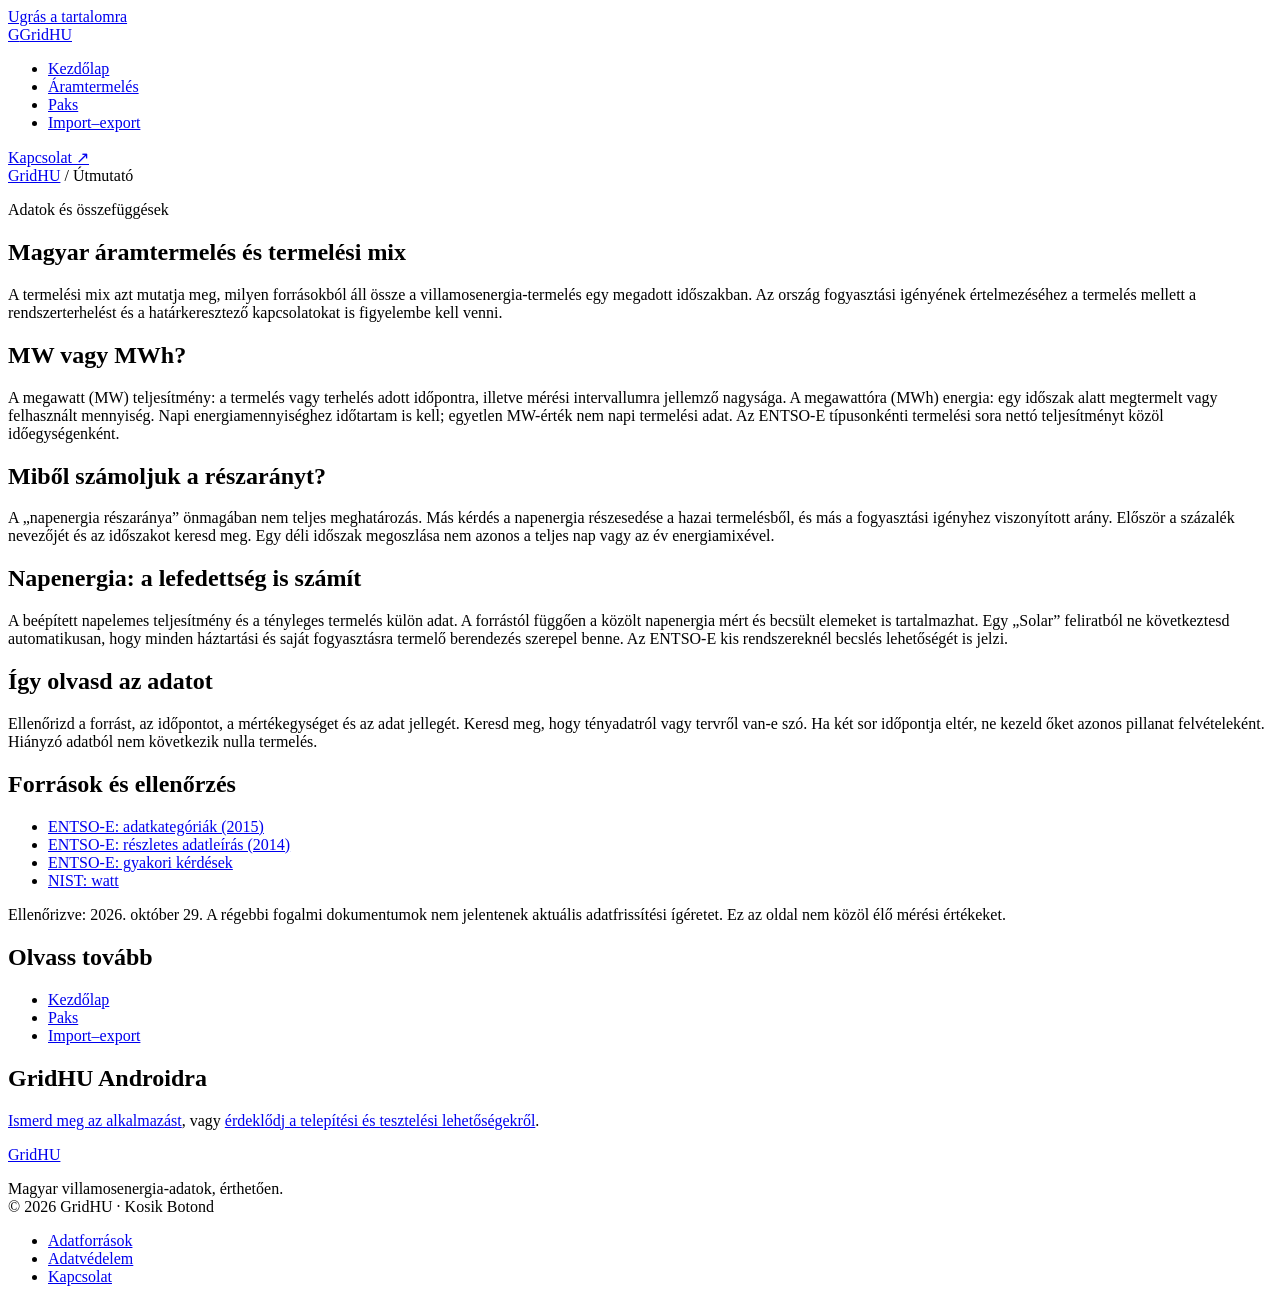
==== aramtermeles/index.html @ 85aa5549 "Improve GridHU discovery, app presentation and static SEO" ====
<!doctype html>
<html lang="hu">
<head>
  <meta charset="utf-8">
  <meta name="viewport" content="width=device-width, initial-scale=1">
  <meta name="theme-color" content="#102e32">
  <meta name="description" content="Mit mutat a magyar áramtermelés, a rendszerterhelés és a termelési mix? MW és MWh, napenergia és adatfrissesség közérthetően.">
  <title>Magyar áramtermelés és termelési mix – GridHU</title>
  <link rel="canonical" href="https://kosikbkosik-ux.github.io/GridHU-Web/aramtermeles/">
  <meta property="og:type" content="website">
  <meta property="og:locale" content="hu_HU">
  <meta property="og:site_name" content="GridHU">
  <meta property="og:title" content="Magyar áramtermelés és termelési mix – GridHU">
  <meta property="og:description" content="Mit mutat a magyar áramtermelés, a rendszerterhelés és a termelési mix? MW és MWh, napenergia és adatfrissesség közérthetően.">
  <meta property="og:url" content="https://kosikbkosik-ux.github.io/GridHU-Web/aramtermeles/">
  <meta property="og:image" content="https://kosikbkosik-ux.github.io/GridHU-Web/assets/social-card.png">
  <meta property="og:image:width" content="1200">
  <meta property="og:image:height" content="630">
  <meta property="og:image:alt" content="GridHU – Magyar villamosenergia-adatok">
  <meta name="twitter:card" content="summary_large_image">
  <meta name="twitter:title" content="Magyar áramtermelés és termelési mix – GridHU">
  <meta name="twitter:description" content="Mit mutat a magyar áramtermelés, a rendszerterhelés és a termelési mix? MW és MWh, napenergia és adatfrissesség közérthetően.">
  <meta name="twitter:image" content="https://kosikbkosik-ux.github.io/GridHU-Web/assets/social-card.png">
  <link rel="icon" type="image/svg+xml" href="/GridHU-Web/assets/favicon.svg">
  <link rel="stylesheet" href="/GridHU-Web/assets/styles.css">
  <script type="application/ld+json">{"@context": "https://schema.org", "@type": "WebPage", "name": "Magyar áramtermelés és termelési mix – GridHU", "url": "https://kosikbkosik-ux.github.io/GridHU-Web/aramtermeles/", "inLanguage": "hu", "description": "Mit mutat a magyar áramtermelés, a rendszerterhelés és a termelési mix? MW és MWh, napenergia és adatfrissesség közérthetően.", "isPartOf": {"@type": "WebSite", "name": "GridHU", "url": "https://kosikbkosik-ux.github.io/GridHU-Web/"}}</script>
</head>
<body>
<a class="skip-link" href="#main">Ugrás a tartalomra</a>
<header class="site-header">
<div class="site-shell header-content">
<a class="brand" href="/GridHU-Web/" aria-label="GridHU kezdőlap">
<span class="brand-mark" aria-hidden="true">G</span>GridHU</a>
<nav aria-label="Fő navigáció">
<ul class="nav-list">
<li>
<a href="/GridHU-Web/">Kezdőlap</a>
</li>
<li>
<a href="/GridHU-Web/aramtermeles/" aria-current="page">Áramtermelés</a>
</li>
<li>
<a href="/GridHU-Web/paks/">Paks</a>
</li>
<li>
<a href="/GridHU-Web/import-export/">Import–export</a>
</li>
</ul>
</nav>
<a class="header-contact" href="/GridHU-Web/contact/">Kapcsolat ↗</a>
</div>
</header>
<main id="main">
<article class="site-shell reading article">
<nav class="breadcrumb" aria-label="Útvonal">
<a href="/GridHU-Web/">GridHU</a> / Útmutató</nav>
<p class="eyebrow">Adatok és összefüggések</p>
<h1>Magyar áramtermelés és termelési mix</h1>
<p class="lead">A termelési mix azt mutatja meg, milyen forrásokból áll össze a villamosenergia-termelés egy megadott időszakban. Az ország fogyasztási igényének értelmezéséhez a termelés mellett a rendszerterhelést és a határkeresztező kapcsolatokat is figyelembe kell venni.</p>
<h2 id="resz-1">MW vagy MWh?</h2>
<p>A megawatt (MW) teljesítmény: a termelés vagy terhelés adott időpontra, illetve mérési intervallumra jellemző nagysága. A megawattóra (MWh) energia: egy időszak alatt megtermelt vagy felhasznált mennyiség. Napi energiamennyiséghez időtartam is kell; egyetlen MW-érték nem napi termelési adat. Az ENTSO-E típusonkénti termelési sora nettó teljesítményt közöl időegységenként.</p>
<h2 id="resz-3">Miből számoljuk a részarányt?</h2>
<p>A „napenergia részaránya” önmagában nem teljes meghatározás. Más kérdés a napenergia részesedése a hazai termelésből, és más a fogyasztási igényhez viszonyított arány. Először a százalék nevezőjét és az időszakot keresd meg. Egy déli időszak megoszlása nem azonos a teljes nap vagy az év energiamixével.</p>
<h2 id="napenergia">Napenergia: a lefedettség is számít</h2>
<p>A beépített napelemes teljesítmény és a tényleges termelés külön adat. A forrástól függően a közölt napenergia mért és becsült elemeket is tartalmazhat. Egy „Solar” feliratból ne következtesd automatikusan, hogy minden háztartási és saját fogyasztásra termelő berendezés szerepel benne. Az ENTSO-E kis rendszereknél becslés lehetőségét is jelzi.</p>
<h2 id="resz-7">Így olvasd az adatot</h2>
<p>Ellenőrizd a forrást, az időpontot, a mértékegységet és az adat jellegét. Keresd meg, hogy tényadatról vagy tervről van-e szó. Ha két sor időpontja eltér, ne kezeld őket azonos pillanat felvételeként. Hiányzó adatból nem következik nulla termelés.</p>
<aside class="source-note" aria-labelledby="sources-title">
<h2 id="sources-title">Források és ellenőrzés</h2>
<ul>
<li>
<a href="https://eepublicdownloads.entsoe.eu/clean-documents/mc-documents/transparency-platform/150101_Transparency%20Platform%20Data%20Categories.pdf">ENTSO-E: adatkategóriák (2015)</a>
</li>
<li>
<a href="https://www.entsoe.eu/fileadmin/user_upload/_library/resources/Transparency/MoP%20Ref02%20-%20EMFIP-Detailed%20Data%20Descriptions%20V1R4-2014-02-24.pdf">ENTSO-E: részletes adatleírás (2014)</a>
</li>
<li>
<a href="https://eepublicdownloads.entsoe.eu/clean-documents/mc-documents/transparency-platform/Transparency_platform_FAQ.pdf">ENTSO-E: gyakori kérdések</a>
</li>
<li>
<a href="https://www.nist.gov/glossary-term/34606">NIST: watt</a>
</li>
</ul>
<p>Ellenőrizve: <time datetime="2026-10-29">2026. október 29.</time> A régebbi fogalmi dokumentumok nem jelentenek aktuális adatfrissítési ígéretet. Ez az oldal nem közöl élő mérési értékeket.</p>
</aside>
<nav class="related" aria-label="Kapcsolódó oldalak">
<h2>Olvass tovább</h2>
<ul>
<li>
<a href="/GridHU-Web/">Kezdőlap</a>
</li>
<li>
<a href="/GridHU-Web/paks/">Paks</a>
</li>
<li>
<a href="/GridHU-Web/import-export/">Import–export</a>
</li>
</ul>
</nav>
<div class="notice">
<h2>GridHU Androidra</h2>
<p>
<a href="/GridHU-Web/#alkalmazas">Ismerd meg az alkalmazást</a>, vagy <a href="/GridHU-Web/contact/">érdeklődj a telepítési és tesztelési lehetőségekről</a>.</p>
</div>
</article>
</main>
<footer class="site-footer">
<div class="site-shell footer-content">
<div>
<a class="brand" href="/GridHU-Web/">GridHU</a>
<p>Magyar villamosenergia-adatok, érthetően.<br>© 2026 GridHU · Kosik Botond</p>
</div>
<nav aria-label="Lábléc navigáció">
<ul class="footer-links">
<li>
<a href="/GridHU-Web/#adatforrasok">Adatforrások</a>
</li>
<li>
<a href="/GridHU-Web/privacy/">Adatvédelem</a>
</li>
<li>
<a href="/GridHU-Web/contact/">Kapcsolat</a>
</li>
</ul>
</nav>
</div>
</footer>
</body>
</html>
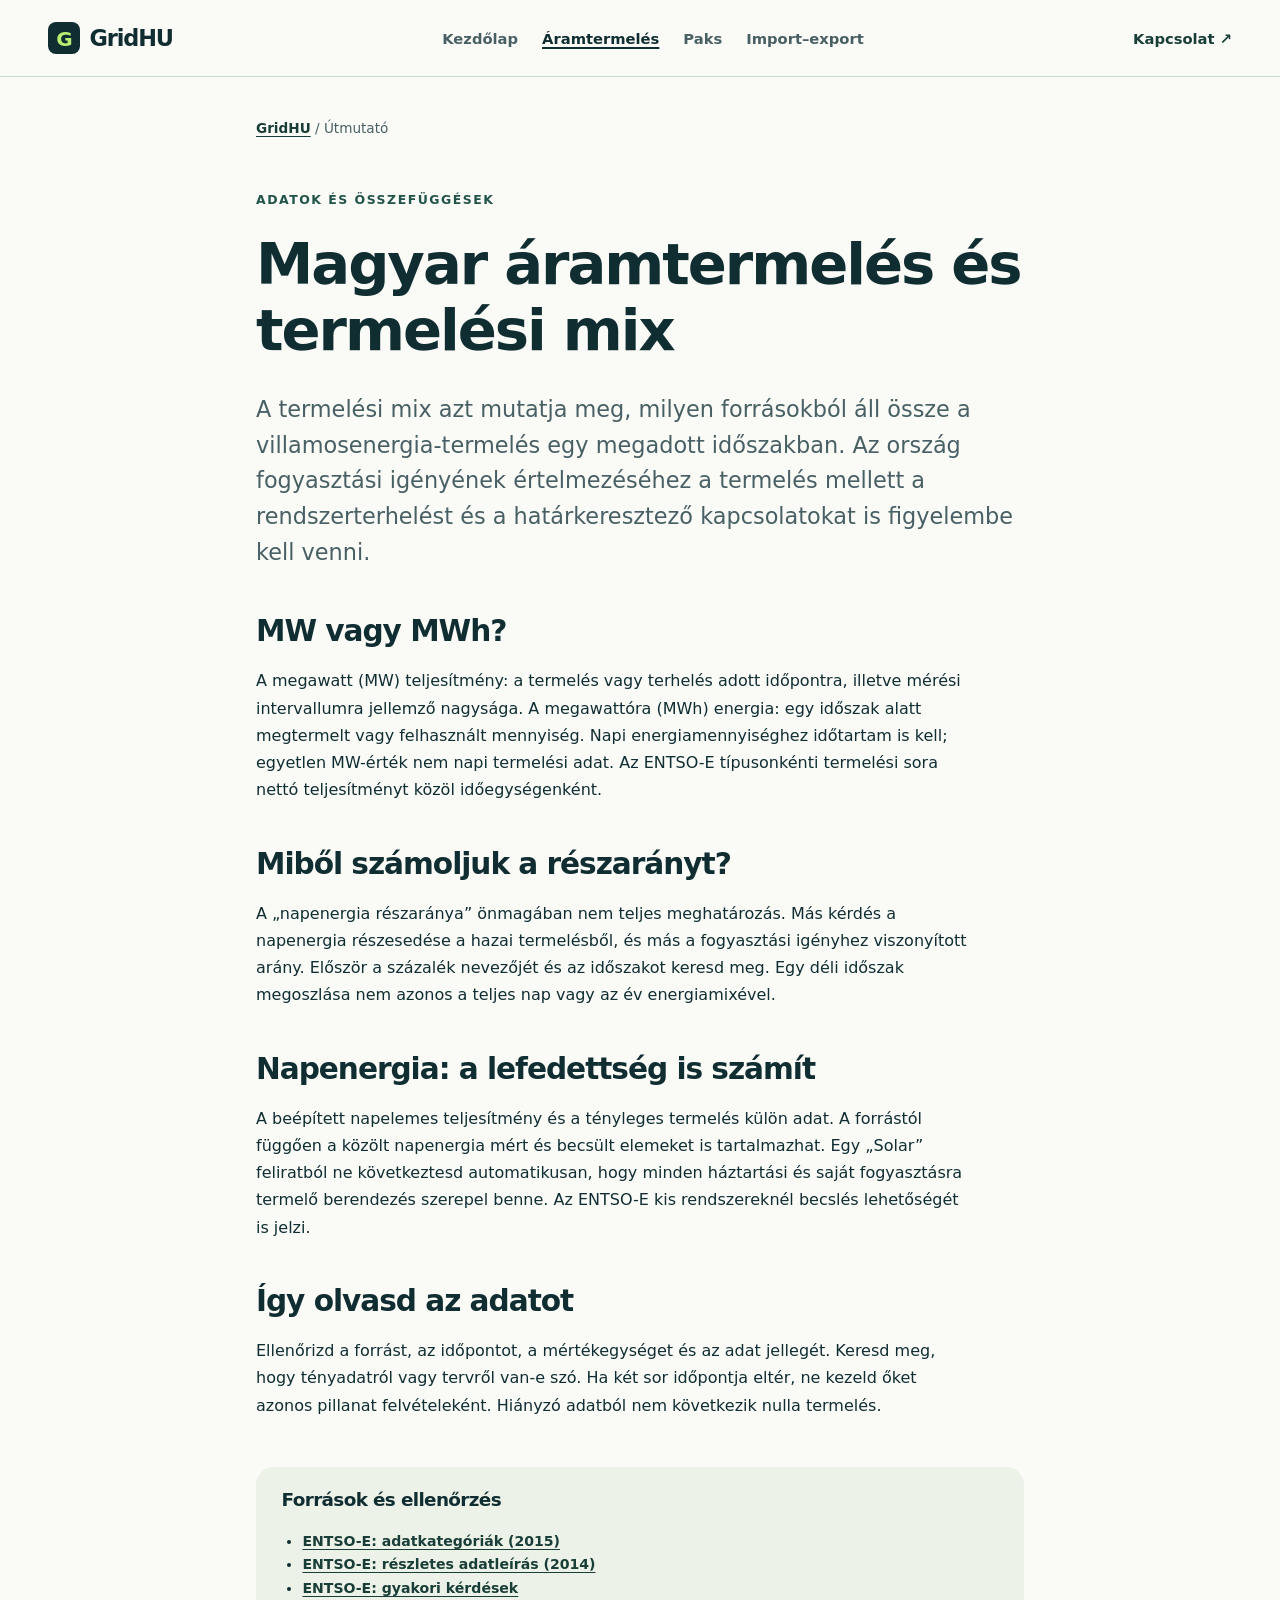
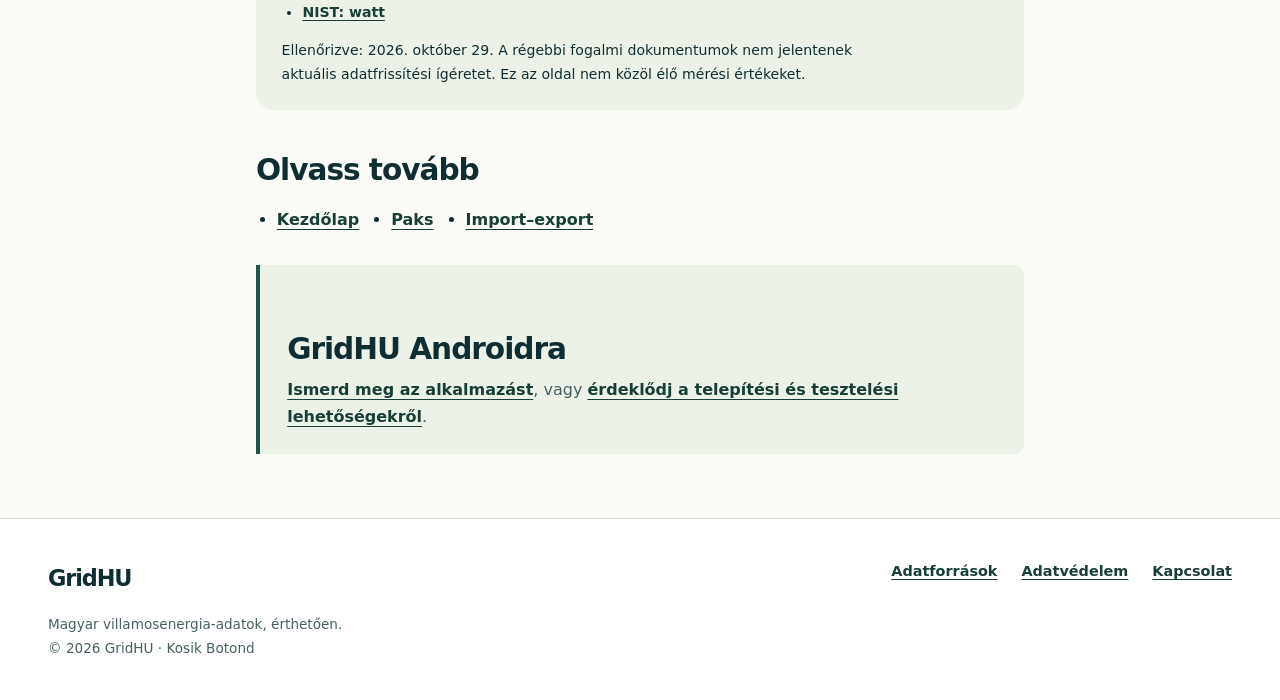
==== commit f1d62bc8: "Migrate GridHU SEO site to gridhu.hu root" ====
--- a/aramtermeles/index.html
+++ b/aramtermeles/index.html
@@ -6,54 +6,54 @@
   <meta name="theme-color" content="#102e32">
   <meta name="description" content="Mit mutat a magyar áramtermelés, a rendszerterhelés és a termelési mix? MW és MWh, napenergia és adatfrissesség közérthetően.">
   <title>Magyar áramtermelés és termelési mix – GridHU</title>
-  <link rel="canonical" href="https://kosikbkosik-ux.github.io/GridHU-Web/aramtermeles/">
+  <link rel="canonical" href="https://gridhu.hu/aramtermeles/">
   <meta property="og:type" content="website">
   <meta property="og:locale" content="hu_HU">
   <meta property="og:site_name" content="GridHU">
   <meta property="og:title" content="Magyar áramtermelés és termelési mix – GridHU">
   <meta property="og:description" content="Mit mutat a magyar áramtermelés, a rendszerterhelés és a termelési mix? MW és MWh, napenergia és adatfrissesség közérthetően.">
-  <meta property="og:url" content="https://kosikbkosik-ux.github.io/GridHU-Web/aramtermeles/">
-  <meta property="og:image" content="https://kosikbkosik-ux.github.io/GridHU-Web/assets/social-card.png">
+  <meta property="og:url" content="https://gridhu.hu/aramtermeles/">
+  <meta property="og:image" content="https://gridhu.hu/assets/social-card.png">
   <meta property="og:image:width" content="1200">
   <meta property="og:image:height" content="630">
   <meta property="og:image:alt" content="GridHU – Magyar villamosenergia-adatok">
   <meta name="twitter:card" content="summary_large_image">
   <meta name="twitter:title" content="Magyar áramtermelés és termelési mix – GridHU">
   <meta name="twitter:description" content="Mit mutat a magyar áramtermelés, a rendszerterhelés és a termelési mix? MW és MWh, napenergia és adatfrissesség közérthetően.">
-  <meta name="twitter:image" content="https://kosikbkosik-ux.github.io/GridHU-Web/assets/social-card.png">
-  <link rel="icon" type="image/svg+xml" href="/GridHU-Web/assets/favicon.svg">
-  <link rel="stylesheet" href="/GridHU-Web/assets/styles.css">
-  <script type="application/ld+json">{"@context": "https://schema.org", "@type": "WebPage", "name": "Magyar áramtermelés és termelési mix – GridHU", "url": "https://kosikbkosik-ux.github.io/GridHU-Web/aramtermeles/", "inLanguage": "hu", "description": "Mit mutat a magyar áramtermelés, a rendszerterhelés és a termelési mix? MW és MWh, napenergia és adatfrissesség közérthetően.", "isPartOf": {"@type": "WebSite", "name": "GridHU", "url": "https://kosikbkosik-ux.github.io/GridHU-Web/"}}</script>
+  <meta name="twitter:image" content="https://gridhu.hu/assets/social-card.png">
+  <link rel="icon" type="image/svg+xml" href="/assets/favicon.svg">
+  <link rel="stylesheet" href="/assets/styles.css">
+  <script type="application/ld+json">{"@context": "https://schema.org", "@type": "WebPage", "name": "Magyar áramtermelés és termelési mix – GridHU", "url": "https://gridhu.hu/aramtermeles/", "inLanguage": "hu", "description": "Mit mutat a magyar áramtermelés, a rendszerterhelés és a termelési mix? MW és MWh, napenergia és adatfrissesség közérthetően.", "isPartOf": {"@type": "WebSite", "name": "GridHU", "url": "https://gridhu.hu/"}}</script>
 </head>
 <body>
 <a class="skip-link" href="#main">Ugrás a tartalomra</a>
 <header class="site-header">
 <div class="site-shell header-content">
-<a class="brand" href="/GridHU-Web/" aria-label="GridHU kezdőlap">
+<a class="brand" href="/" aria-label="GridHU kezdőlap">
 <span class="brand-mark" aria-hidden="true">G</span>GridHU</a>
 <nav aria-label="Fő navigáció">
 <ul class="nav-list">
 <li>
-<a href="/GridHU-Web/">Kezdőlap</a>
+<a href="/">Kezdőlap</a>
 </li>
 <li>
-<a href="/GridHU-Web/aramtermeles/" aria-current="page">Áramtermelés</a>
+<a href="/aramtermeles/" aria-current="page">Áramtermelés</a>
 </li>
 <li>
-<a href="/GridHU-Web/paks/">Paks</a>
+<a href="/paks/">Paks</a>
 </li>
 <li>
-<a href="/GridHU-Web/import-export/">Import–export</a>
+<a href="/import-export/">Import–export</a>
 </li>
 </ul>
 </nav>
-<a class="header-contact" href="/GridHU-Web/contact/">Kapcsolat ↗</a>
+<a class="header-contact" href="/contact/">Kapcsolat ↗</a>
 </div>
 </header>
 <main id="main">
 <article class="site-shell reading article">
 <nav class="breadcrumb" aria-label="Útvonal">
-<a href="/GridHU-Web/">GridHU</a> / Útmutató</nav>
+<a href="/">GridHU</a> / Útmutató</nav>
 <p class="eyebrow">Adatok és összefüggések</p>
 <h1>Magyar áramtermelés és termelési mix</h1>
 <p class="lead">A termelési mix azt mutatja meg, milyen forrásokból áll össze a villamosenergia-termelés egy megadott időszakban. Az ország fogyasztási igényének értelmezéséhez a termelés mellett a rendszerterhelést és a határkeresztező kapcsolatokat is figyelembe kell venni.</p>
@@ -87,39 +87,39 @@
 <h2>Olvass tovább</h2>
 <ul>
 <li>
-<a href="/GridHU-Web/">Kezdőlap</a>
+<a href="/">Kezdőlap</a>
 </li>
 <li>
-<a href="/GridHU-Web/paks/">Paks</a>
+<a href="/paks/">Paks</a>
 </li>
 <li>
-<a href="/GridHU-Web/import-export/">Import–export</a>
+<a href="/import-export/">Import–export</a>
 </li>
 </ul>
 </nav>
 <div class="notice">
 <h2>GridHU Androidra</h2>
 <p>
-<a href="/GridHU-Web/#alkalmazas">Ismerd meg az alkalmazást</a>, vagy <a href="/GridHU-Web/contact/">érdeklődj a telepítési és tesztelési lehetőségekről</a>.</p>
+<a href="/#alkalmazas">Ismerd meg az alkalmazást</a>, vagy <a href="/contact/">érdeklődj a telepítési és tesztelési lehetőségekről</a>.</p>
 </div>
 </article>
 </main>
 <footer class="site-footer">
 <div class="site-shell footer-content">
 <div>
-<a class="brand" href="/GridHU-Web/">GridHU</a>
+<a class="brand" href="/">GridHU</a>
 <p>Magyar villamosenergia-adatok, érthetően.<br>© 2026 GridHU · Kosik Botond</p>
 </div>
 <nav aria-label="Lábléc navigáció">
 <ul class="footer-links">
 <li>
-<a href="/GridHU-Web/#adatforrasok">Adatforrások</a>
+<a href="/#adatforrasok">Adatforrások</a>
 </li>
 <li>
-<a href="/GridHU-Web/privacy/">Adatvédelem</a>
+<a href="/privacy/">Adatvédelem</a>
 </li>
 <li>
-<a href="/GridHU-Web/contact/">Kapcsolat</a>
+<a href="/contact/">Kapcsolat</a>
 </li>
 </ul>
 </nav>
--- a/assets/styles.css
+++ b/assets/styles.css
@@ -0,0 +1,664 @@
+:root {
+  color-scheme:light;
+  --background:#fafbf7;
+  --surface:#fff;
+  --surface-soft:#edf2e9;
+  --ink:#102e32;
+  --muted:#486064;
+  --primary:#225349;
+  --primary-dark:#183e37;
+  --border:#cddbd1;
+  --focus:#006ac6;
+  --radius:1.1rem;
+  --content-width:74rem;
+  --reading-width:48rem;
+}
+
+* {
+  box-sizing:border-box;
+}
+
+html {
+  background:var(--background);
+  scroll-padding-top:1rem;
+}
+
+body {
+  margin:0;
+  color:var(--ink);
+  background:var(--background);
+  font-family:system-ui,-apple-system,BlinkMacSystemFont,"Segoe UI",sans-serif;
+  font-size:1rem;
+  line-height:1.7;
+  overflow-wrap:break-word;
+}
+
+a {
+  color:var(--primary-dark);
+  font-weight:650;
+  text-underline-offset:.22em;
+}
+
+a:hover {
+  color:#326c42;
+}
+
+a:focus-visible,summary:focus-visible {
+  outline:3px solid var(--focus);
+  outline-offset:5px;
+  border-radius:3px;
+}
+
+h1,h2,h3,p,ul {
+  margin-top:0;
+}
+
+h1,h2,h3 {
+  line-height:1.15;
+  letter-spacing:-.035em;
+}
+
+h1 {
+  font-size:clamp(2.4rem,5.8vw,5.15rem);
+  margin-bottom:1.7rem;
+  font-weight:780;
+}
+
+h2 {
+  font-size:clamp(1.8rem,3.5vw,2.75rem);
+  margin-bottom:1.2rem;
+  font-weight:730;
+}
+
+h3 {
+  font-size:1.25rem;
+  letter-spacing:-.02em;
+  margin-bottom:.8rem;
+}
+
+p {
+  margin-bottom:1.2rem;
+}
+
+.site-shell {
+  width:min(calc(100% - 3rem),var(--content-width));
+  margin-inline:auto;
+}
+
+.narrow-content,.reading,.policy {
+  max-width:var(--reading-width);
+}
+
+.skip-link {
+  position:absolute;
+  left:1rem;
+  top:-6rem;
+  z-index:10;
+  padding:.7rem 1rem;
+  background:white;
+}
+
+.skip-link:focus {
+  top:1rem;
+}
+
+.site-header {
+  border-bottom:1px solid var(--border);
+  background:var(--background);
+}
+
+.header-content {
+  display:flex;
+  align-items:center;
+  justify-content:space-between;
+  gap:1.5rem;
+  padding-block:1.2rem;
+}
+
+.brand {
+  display:inline-flex;
+  align-items:center;
+  gap:.6rem;
+  font-size:1.4rem;
+  letter-spacing:-.05em;
+  font-weight:850;
+  text-decoration:none;
+  color:var(--ink);
+}
+
+.brand-mark {
+  display:grid;
+  place-items:center;
+  background:var(--ink);
+  color:#b9ef72;
+  width:2rem;
+  height:2rem;
+  border-radius:.5rem;
+  font-size:1.25rem;
+}
+
+.nav-list,.footer-links {
+  display:flex;
+  flex-wrap:wrap;
+  gap:.3rem 1.5rem;
+  list-style:none;
+  padding:0;
+  margin:0;
+}
+
+.nav-list a,.header-contact {
+  font-size:.92rem;
+  text-decoration:none;
+  display:inline-block;
+  padding:.35rem 0;
+}
+
+.nav-list a {
+  color:var(--muted);
+}
+
+.nav-list a[aria-current="page"] {
+  color:var(--ink);
+  text-decoration:underline;
+  text-decoration-thickness:2px;
+}
+
+.hero {
+  padding:clamp(3rem,6vw,6rem) 0;
+}
+
+.hero-grid {
+  display:grid;
+  grid-template-columns:1.25fr 1fr;
+  gap:clamp(2rem,6vw,6rem);
+  align-items:center;
+}
+
+.eyebrow {
+  font-size:.78rem;
+  letter-spacing:.12em;
+  font-weight:750;
+  text-transform:uppercase;
+  color:var(--primary);
+  margin-bottom:1.4rem;
+}
+
+.hero h1 em {
+  font-style:normal;
+  color:#3b7243;
+}
+
+.lead {
+  font-size:clamp(1.15rem,2vw,1.4rem);
+  line-height:1.6;
+  font-weight:520;
+}
+
+.intro {
+  color:var(--muted);
+  max-width:43rem;
+}
+
+.actions {
+  display:flex;
+  align-items:flex-start;
+  flex-direction:column;
+  gap:1rem;
+  margin-top:2rem;
+}
+
+.button-link {
+  display:inline-flex;
+  align-items:center;
+  justify-content:center;
+  gap:1.5rem;
+  padding:.9rem 1.2rem;
+  border-radius:.5rem;
+  color:white;
+  background:var(--primary);
+  font-weight:700;
+  text-decoration:none;
+  line-height:1.5;
+}
+
+.button-link:hover {
+  color:white;
+  background:var(--primary-dark);
+}
+
+.text-link {
+  font-size:.95rem;
+}
+
+.system-card {
+  padding:clamp(1.6rem,3vw,2.6rem);
+  border-radius:1.4rem;
+  background:var(--ink);
+  color:#f5f9f4;
+  box-shadow:0 16px 0 -5px #d8e5d3;
+}
+
+.card-label {
+  font-size:.7rem;
+  font-weight:750;
+  letter-spacing:.12em;
+}
+
+.system-card .card-label {
+  color:#b9ef72;
+  line-height:1.5;
+  margin-bottom:1rem;
+}
+
+.system-row {
+  display:flex;
+  gap:1.2rem;
+  border-top:1px solid #456367;
+  padding:1.5rem 0;
+}
+
+.system-number {
+  color:#b9ef72;
+  font-size:.8rem;
+  font-variant-numeric:tabular-nums;
+}
+
+.system-row h2 {
+  font-size:1.3rem;
+  letter-spacing:-.02em;
+  margin:0 0 .5rem;
+}
+
+.system-row p {
+  font-size:.95rem;
+  color:#d0dedd;
+  margin:0;
+}
+
+.system-note {
+  margin:0;
+  padding-top:1rem;
+  border-top:1px solid #456367;
+  font-size:.8rem;
+  color:#d0dedd;
+}
+
+.principles {
+  border-block:1px solid var(--border);
+  padding:1rem 0;
+}
+
+.principles .site-shell {
+  display:flex;
+  flex-wrap:wrap;
+  gap:.65rem 3rem;
+  color:var(--muted);
+  font-size:.85rem;
+}
+
+.principles span::before {
+  content:'↗';
+  color:var(--primary);
+  margin-right:.6rem;
+}
+
+.section {
+  padding:clamp(3rem,6vw,5.5rem) 0;
+}
+
+.section-soft {
+  background:var(--surface-soft);
+}
+
+.section-heading {
+  max-width:41rem;
+  margin-bottom:2.5rem;
+}
+
+.section-heading>p:last-child {
+  color:var(--muted);
+}
+
+.card-grid {
+  display:grid;
+  grid-template-columns:repeat(3,minmax(0,1fr));
+  gap:1.2rem;
+}
+
+.info-card {
+  padding:1.7rem;
+  background:var(--surface);
+  border:1px solid var(--border);
+  border-radius:var(--radius);
+}
+
+.info-card .card-label {
+  color:var(--primary);
+  display:block;
+  margin-bottom:1.5rem;
+}
+
+.info-card p {
+  color:var(--muted);
+}
+
+.info-card>p:last-child {
+  margin-bottom:0;
+}
+
+.guide-number {
+  font-size:.72rem;
+  letter-spacing:.09em;
+  font-weight:750;
+}
+
+.guides h3 {
+  font-size:1.5rem;
+  line-height:1.3;
+}
+
+.guides h3 a {
+  text-decoration:none;
+}
+
+.guides .text-link {
+  display:inline-block;
+  margin-top:1rem;
+}
+
+.notice {
+  margin-top:2rem;
+  padding:1.5rem 1.7rem;
+  border-left:4px solid var(--primary);
+  background:var(--surface-soft);
+  border-radius:0 .6rem .6rem 0;
+}
+
+.notice h2,.notice h3 {
+  font-size:1.2rem;
+  margin-bottom:.6rem;
+}
+
+.notice p {
+  margin-bottom:0;
+  color:var(--muted);
+}
+
+.source-layout {
+  display:grid;
+  grid-template-columns:1fr 1.1fr;
+  gap:3rem;
+}
+
+.source-layout>div>p {
+  color:var(--muted);
+}
+
+details {
+  border-bottom:1px solid var(--border);
+  padding:1.2rem 0;
+}
+
+summary {
+  font-weight:650;
+  cursor:pointer;
+  padding:.3rem 0;
+}
+
+details p {
+  padding-top:1rem;
+  margin-bottom:0;
+  color:var(--muted);
+}
+
+.end-callout {
+  display:flex;
+  align-items:center;
+  justify-content:space-between;
+  gap:2rem;
+}
+
+.end-callout p:last-child {
+  color:var(--muted);
+  margin-bottom:0;
+}
+
+.site-footer {
+  border-top:1px solid var(--border);
+  padding:2.5rem 0;
+  background:var(--surface);
+}
+
+.footer-content {
+  display:flex;
+  align-items:flex-start;
+  justify-content:space-between;
+  gap:2rem;
+}
+
+.footer-content p {
+  font-size:.85rem;
+  color:var(--muted);
+  margin:1rem 0 0;
+}
+
+.footer-links {
+  font-size:.9rem;
+}
+
+.article {
+  padding-block:2.5rem 4rem;
+}
+
+.breadcrumb {
+  font-size:.85rem;
+  color:var(--muted);
+  margin-bottom:3rem;
+}
+
+.article h1 {
+  font-size:clamp(2.2rem,4.6vw,3.6rem);
+  max-width:23ch;
+}
+
+.article h2 {
+  font-size:clamp(1.45rem,3vw,1.85rem);
+  margin-top:2.7rem;
+}
+
+.article p {
+  max-width:70ch;
+}
+
+.article .lead {
+  color:var(--muted);
+}
+
+.source-note {
+  margin-top:3rem;
+  padding:1.4rem 1.6rem;
+  background:var(--surface-soft);
+  border-radius:var(--radius);
+  font-size:.88rem;
+  overflow-wrap:anywhere;
+}
+
+.source-note h2 {
+  font-size:1.15rem;
+  margin-top:0;
+}
+
+.source-note p {
+  margin-bottom:0;
+}
+
+.source-note ul,.related ul {
+  padding-left:1.3rem;
+}
+
+.related ul {
+  display:flex;
+  flex-wrap:wrap;
+  gap:.6rem 2rem;
+}
+
+.contact-card {
+  border:1px solid var(--border);
+  border-radius:var(--radius);
+  padding:clamp(1.5rem,5vw,3rem);
+  background:white;
+}
+
+.contact-card h1,.policy h1 {
+  font-size:clamp(2.1rem,5vw,3.3rem);
+}
+
+.email-link {
+  display:inline-block;
+  overflow-wrap:anywhere;
+  font-size:clamp(1rem,3.5vw,1.5rem);
+}
+
+.policy-meta {
+  color:var(--muted);
+  margin-bottom:2.5rem;
+}
+
+.policy section {
+  margin-top:2.5rem;
+}
+
+.policy h2 {
+  font-size:clamp(1.4rem,3vw,1.8rem);
+}
+
+.policy h3 {
+  margin-top:1.6rem;
+  font-size:1.1rem;
+}
+
+.policy p,.policy li {
+  overflow-wrap:anywhere;
+}
+
+.policy ul {
+  padding-left:1.3rem;
+}
+
+@media(max-width:60rem) {
+  .header-content {
+    flex-wrap:wrap;
+    gap:.6rem 1.5rem;
+  }
+  .header-contact {
+    margin-left:auto;
+  }
+  .header-content nav {
+    order:3;
+    flex-basis:100%;
+  }
+  .hero-grid {
+    gap:2rem;
+  }
+  .card-grid {
+    gap:.8rem;
+  }
+  .info-card {
+    padding:1.2rem;
+  }
+  .source-layout {
+    gap:2rem;
+  }
+  .nav-list {
+    gap:.3rem 1.2rem;
+  }
+}
+
+@media(max-width:44rem) {
+  .site-shell {
+    width:calc(100% - 2rem);
+  }
+  .hero-grid,.source-layout {
+    grid-template-columns:1fr;
+  }
+  .hero h1 {
+    font-size:clamp(2.8rem,12vw,4.8rem);
+  }
+  .system-card {
+    max-width:100%;
+  }
+  .card-grid {
+    grid-template-columns:1fr;
+  }
+  .source-layout {
+    gap:1rem;
+  }
+  .end-callout,.footer-content {
+    align-items:flex-start;
+    flex-direction:column;
+  }
+  .principles .site-shell {
+    gap:.4rem;
+    flex-direction:column;
+  }
+  .nav-list {
+    gap:.25rem 1rem;
+  }
+  .nav-list a {
+    font-size:.86rem;
+  }
+  .article h1 {
+    max-width:none;
+  }
+  .article .notice {
+    padding:1.2rem;
+  }
+  .reading {
+    width:calc(100% - 2rem);
+  }
+}
+
+@media(prefers-reduced-motion:reduce) {
+  html {
+    scroll-behavior:auto;
+  }
+}
+
+.screenshot-grid {
+  display:grid;
+  grid-template-columns:repeat(3,minmax(0,1fr));
+  gap:clamp(1rem,4vw,3rem);
+  max-width:54rem;
+  margin-inline:auto;
+}
+
+.screenshot-grid figure {
+  margin:0;
+  min-width:0;
+}
+
+.screenshot-grid img {
+  display:block;
+  width:100%;
+  height:auto;
+  border-radius:1rem;
+  border:1px solid var(--border);
+}
+
+.screenshot-grid figcaption {
+  font-size:.83rem;
+  color:var(--muted);
+  margin-top:1rem;
+}
+
+.card-label {
+  font-size:.75rem;
+}
+
+@media(max-width:35rem) {
+  .screenshot-grid {
+    grid-template-columns:1fr;
+    max-width:19rem;
+    gap:2rem;
+  }
+}
